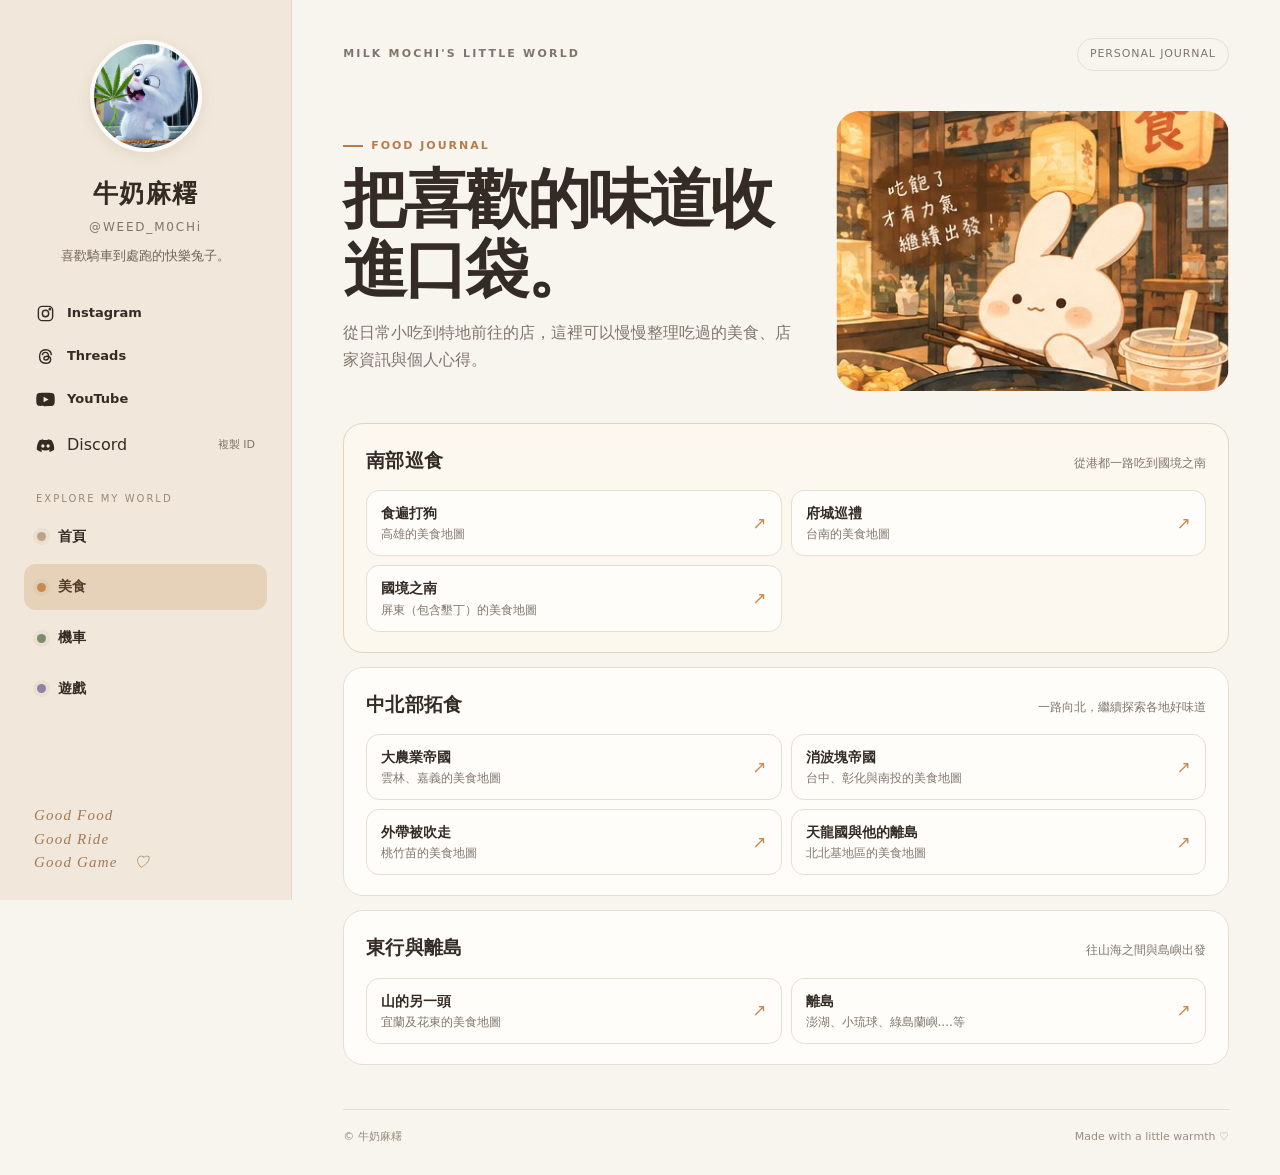
==== food.html @ fc37ac27 "Add files via upload" ====
<!doctype html>
<html lang="zh-Hant">
<head>
<meta charset="utf-8">
<meta name="viewport" content="width=device-width, initial-scale=1">
<meta name="theme-color" content="#f8f5ef">
<meta name="description" content="牛奶麻糬的個人生活入口，分享美食、機車與遊戲。">
<title>美食｜牛奶麻糬</title>
<link rel="stylesheet" href="assets/style.css">
<script src="assets/script.js" defer></script>
</head>
<body>
<div class="site-shell">

<aside class="sidebar">
  <div class="profile">
    <img class="avatar" src="images/avatar.jpg" alt="牛奶麻糬頭像">
    <div class="profile-copy">
      <h1>牛奶麻糬</h1><div class="handle">@WEED_M0CHi</div>
      <p class="bio">喜歡騎車到處跑的快樂兔子。</p>
    </div>
  </div>
  <div class="socials">
<a class="social-link" href="https://www.instagram.com/weeeed_M0CHi" target="_blank" rel="noopener noreferrer" aria-label="Instagram">
<svg viewBox="0 0 24 24" fill="none" stroke="currentColor" stroke-width="1.8"><rect x="3" y="3" width="18" height="18" rx="5"/><circle cx="12" cy="12" r="4"/><circle cx="17.5" cy="6.5" r=".8" fill="currentColor"/></svg><span>Instagram</span></a>
<a class="social-link" href="https://www.threads.net/@weeeed_M0CHi" target="_blank" rel="noopener noreferrer" aria-label="Threads">
<svg viewBox="0 0 24 24" fill="none" stroke="currentColor" stroke-width="1.8"><path d="M19.5 10.5c-.3-4.6-3-7-7.3-7-4.8 0-7.7 3.2-7.7 8.6 0 5.5 2.8 8.4 7.7 8.4 3.9 0 6.3-1.8 6.3-4.8 0-2.6-1.8-4.1-4.6-4.1-2.4 0-3.9 1-3.9 2.7 0 1.3 1 2.2 2.5 2.2 2 0 3.4-1.5 3.4-4.2 0-3.6-1.5-5.5-4.1-5.5-2.3 0-3.7 1.5-3.7 3.7"/></svg><span>Threads</span></a>
<a class="social-link" href="https://www.youtube.com/@Weed_M0CHi" target="_blank" rel="noopener noreferrer" aria-label="YouTube">
<svg viewBox="0 0 24 24" fill="currentColor"><path d="M23.2 6.2a3 3 0 0 0-2.1-2.1C19.2 3.6 12 3.6 12 3.6s-7.2 0-9.1.5A3 3 0 0 0 .8 6.2 31 31 0 0 0 .3 12a31 31 0 0 0 .5 5.8 3 3 0 0 0 2.1 2.1c1.9.5 9.1.5 9.1.5s7.2 0 9.1-.5a3 3 0 0 0 2.1-2.1 31 31 0 0 0 .5-5.8 31 31 0 0 0-.5-5.8ZM9.6 15.6V8.4l6.2 3.6-6.2 3.6Z"/></svg><span>YouTube</span></a>
<button class="social-link" type="button" data-copy="WEED_M0CHi" style="border:0;background:transparent;text-align:left;color:inherit;cursor:pointer;font:inherit;width:100%">
<svg viewBox="0 0 24 24" fill="currentColor"><path d="M19.7 5.3A18 18 0 0 0 15.2 4l-.6 1.2a16.5 16.5 0 0 0-5.2 0L8.8 4a18 18 0 0 0-4.5 1.3C1.5 9.5.7 13.5 1.1 17.4a18 18 0 0 0 5.5 2.8l1.2-2a11 11 0 0 1-1.9-.9l.5-.4a12.7 12.7 0 0 0 11.2 0l.5.4a11 11 0 0 1-1.9.9l1.2 2a18 18 0 0 0 5.5-2.8c.5-4.5-.8-8.5-3.2-12.1ZM8.7 14.7c-1.1 0-2-1-2-2.2s.9-2.2 2-2.2 2 1 2 2.2-.9 2.2-2 2.2Zm6.6 0c-1.1 0-2-1-2-2.2s.9-2.2 2-2.2 2 1 2 2.2-.9 2.2-2 2.2Z"/></svg><span>Discord</span><span class="copy-hint">複製 ID</span></button>
</div>
  <div class="nav-label">EXPLORE MY WORLD</div>
  <nav class="main-nav" aria-label="主要導覽"><a href="index.html"><span class="nav-mark"></span><span>首頁</span></a>
<a href="food.html" aria-current="page"><span class="nav-mark food"></span><span>美食</span></a>
<a href="moto.html"><span class="nav-mark moto"></span><span>機車</span></a>
<a href="gaming/"><span class="nav-mark game"></span><span>遊戲</span></a>
</nav>
  <div class="sidebar-note"><span>Good Food</span><span>Good Ride</span><span>Good Game　♡</span></div>
</aside>
<main class="main">
  <div class="topline"><span class="eyebrow">MILK MOCHI'S LITTLE WORLD</span><span class="top-tag">PERSONAL JOURNAL</span></div>
  
<section class="page-hero">
  <div>
    <div class="page-label">FOOD JOURNAL</div>
    <h2>把喜歡的味道收進口袋。</h2>
    <p>從日常小吃到特地前往的店，這裡可以慢慢整理吃過的美食、店家資訊與個人心得。</p>
  </div>
  <div class="page-hero-art"><img src="images/food.jpg" alt="美食插畫"></div>
</section>
<style>
.food-regions{display:grid;gap:14px}
.food-region{background:var(--paper);border:1px solid var(--line);border-radius:20px;padding:20px 22px}
.food-region.south{background:#fcf7ef;border-color:#e5d4bd}
.food-region-head{display:flex;align-items:baseline;justify-content:space-between;gap:12px;margin-bottom:14px}
.food-region h3{margin:0;font-size:19px;letter-spacing:.01em}
.food-region .region-note{color:var(--muted);font-size:12px;margin:0}
.food-links{display:grid;grid-template-columns:repeat(2,minmax(0,1fr));gap:9px}
.food-map-link{display:flex;align-items:center;justify-content:space-between;gap:12px;min-width:0;padding:12px 14px;border:1px solid var(--line);border-radius:13px;background:#fffdf9;transition:transform .18s,border-color .18s,background .18s}
.food-map-link:hover{transform:translateY(-2px);border-color:#c9a77f;background:#fffaf2}
.food-map-copy{min-width:0}.food-map-copy strong{display:block;font-size:14px;line-height:1.45}.food-map-copy span{display:block;color:var(--muted);font-size:12px;line-height:1.5;margin-top:2px}
.food-map-arrow{flex:none;color:var(--food);font-size:17px}
@media(max-width:600px){.food-region{padding:17px}.food-region-head{display:block;margin-bottom:12px}.food-region .region-note{margin-top:3px}.food-links{grid-template-columns:1fr;gap:8px}.food-map-link{padding:11px 12px}}
</style>
<section class="food-regions" aria-label="各地美食地圖">
  <section class="food-region south" aria-labelledby="south-title">
    <div class="food-region-head"><h3 id="south-title">南部巡食</h3><p class="region-note">從港都一路吃到國境之南</p></div>
    <div class="food-links">
      <a class="food-map-link" href="https://maps.app.goo.gl/SGcEAqXkmdAJDqqf9?g_st=ac" target="_blank" rel="noopener noreferrer"><span class="food-map-copy"><strong>食遍打狗</strong><span>高雄的美食地圖</span></span><span class="food-map-arrow" aria-hidden="true">↗</span></a>
      <a class="food-map-link" href="https://maps.app.goo.gl/ogCZNPCmezoNWPz58?g_st=ac" target="_blank" rel="noopener noreferrer"><span class="food-map-copy"><strong>府城巡禮</strong><span>台南的美食地圖</span></span><span class="food-map-arrow" aria-hidden="true">↗</span></a>
      <a class="food-map-link" href="https://maps.app.goo.gl/T8QidxLGBcujjUYQ6?g_st=ac" target="_blank" rel="noopener noreferrer"><span class="food-map-copy"><strong>國境之南</strong><span>屏東（包含墾丁）的美食地圖</span></span><span class="food-map-arrow" aria-hidden="true">↗</span></a>
    </div>
  </section>
  <section class="food-region" aria-labelledby="central-title">
    <div class="food-region-head"><h3 id="central-title">中北部拓食</h3><p class="region-note">一路向北，繼續探索各地好味道</p></div>
    <div class="food-links">
      <a class="food-map-link" href="https://maps.app.goo.gl/4UDbsGLGx5e8hmne7?g_st=ac" target="_blank" rel="noopener noreferrer"><span class="food-map-copy"><strong>大農業帝國</strong><span>雲林、嘉義的美食地圖</span></span><span class="food-map-arrow" aria-hidden="true">↗</span></a>
      <a class="food-map-link" href="https://maps.app.goo.gl/CUfB8ZeBd6eEAwst5?g_st=ac" target="_blank" rel="noopener noreferrer"><span class="food-map-copy"><strong>消波塊帝國</strong><span>台中、彰化與南投的美食地圖</span></span><span class="food-map-arrow" aria-hidden="true">↗</span></a>
      <a class="food-map-link" href="https://maps.app.goo.gl/wh89En94gonypSfW9?g_st=ac" target="_blank" rel="noopener noreferrer"><span class="food-map-copy"><strong>外帶被吹走</strong><span>桃竹苗的美食地圖</span></span><span class="food-map-arrow" aria-hidden="true">↗</span></a>
      <a class="food-map-link" href="https://maps.app.goo.gl/YBcaA2Q7D19dZGSf9?g_st=ac" target="_blank" rel="noopener noreferrer"><span class="food-map-copy"><strong>天龍國與他的離島</strong><span>北北基地區的美食地圖</span></span><span class="food-map-arrow" aria-hidden="true">↗</span></a>
    </div>
  </section>
  <section class="food-region" aria-labelledby="east-title">
    <div class="food-region-head"><h3 id="east-title">東行與離島</h3><p class="region-note">往山海之間與島嶼出發</p></div>
    <div class="food-links">
      <a class="food-map-link" href="https://maps.app.goo.gl/VmLAzksQQ9vtuEDb9?g_st=ac" target="_blank" rel="noopener noreferrer"><span class="food-map-copy"><strong>山的另一頭</strong><span>宜蘭及花東的美食地圖</span></span><span class="food-map-arrow" aria-hidden="true">↗</span></a>
      <a class="food-map-link" href="https://www.google.com/maps/placelists/list/zSF7ZoSrixDbiefPWAwFQ-jMVDKV3A?g_st=ac" target="_blank" rel="noopener noreferrer"><span class="food-map-copy"><strong>離島</strong><span>澎湖、小琉球、綠島蘭嶼....等</span></span><span class="food-map-arrow" aria-hidden="true">↗</span></a>
    </div>
  </section>
</section>

  <footer class="footer"><span>© 牛奶麻糬</span><span>Made with a little warmth ♡</span></footer>
</main>
</div>
<div class="toast" role="status" aria-live="polite"></div>
</body></html>
---- assets/style.css ----
:root{
  --bg:#f8f5ef;--paper:#fffdf9;--ink:#352b25;--muted:#81756b;
  --line:#e7ded2;--accent:#b77c4b;--accent-soft:#ead8c2;
  --food:#c98a52;--moto:#7d8d69;--game:#9181a7;
  --sidebar:292px;--radius:22px;--shadow:0 12px 36px rgba(61,43,28,.06)
}
*{box-sizing:border-box}
html{scroll-behavior:smooth}
body{margin:0;background:var(--bg);color:var(--ink);font-family:Inter,"Noto Sans TC","Microsoft JhengHei",system-ui,sans-serif;line-height:1.7}
a{color:inherit;text-decoration:none}
button,a{-webkit-tap-highlight-color:transparent}
.site-shell{min-height:100vh}
.sidebar{position:fixed;inset:0 auto 0 0;width:var(--sidebar);padding:32px 24px 24px;background:#f1e8db;border-right:1px solid #e3d7c7;display:flex;flex-direction:column;z-index:10;overflow:auto}
.profile{text-align:center;padding:8px 0 22px}
.avatar{width:112px;height:112px;object-fit:cover;border-radius:50%;border:4px solid rgba(255,255,255,.78);box-shadow:0 4px 16px #6d51321c}
.profile h1{font-size:25px;letter-spacing:.06em;margin:13px 0 0;font-weight:800}
.handle{font-size:12px;letter-spacing:.15em;color:var(--muted);margin:1px 0 8px}
.bio{font-size:13px;color:#716358;margin:0 auto;max-width:220px}
.socials{display:grid;gap:3px;margin:4px 0 22px}
.social-link{display:flex;align-items:center;gap:12px;padding:9px 12px;border-radius:12px;font-size:13px;font-weight:600;transition:background .2s}
.social-link:hover{background:#e7d9c6}
.social-link svg{width:19px;height:19px;flex:none}
.social-link .copy-hint{margin-left:auto;color:var(--muted);font-size:11px;font-weight:500}
.nav-label{font-size:10px;color:#9a8876;letter-spacing:.2em;padding:0 12px 7px}
.main-nav{display:grid;gap:5px}
.main-nav a{display:flex;align-items:center;gap:12px;padding:11px 13px;border-radius:12px;font-size:14px;font-weight:650;transition:background .2s,transform .2s}
.main-nav a:hover{background:#e7d9c6;transform:translateX(2px)}
.main-nav a[aria-current="page"]{background:#e6d2b9;color:#543c2b}
.nav-mark{width:9px;height:9px;border-radius:50%;background:#bca48a;box-shadow:0 0 0 4px #bca48a22}
.nav-mark.food{background:var(--food)}.nav-mark.moto{background:var(--moto)}.nav-mark.game{background:var(--game)}
.sidebar-note{margin-top:auto;padding:24px 10px 2px;color:#a47b55;font-family:Georgia,serif;font-style:italic;font-size:15px;letter-spacing:.08em;line-height:1.55}
.sidebar-note span{display:block}
.main{margin-left:var(--sidebar);min-height:100vh;padding:38px clamp(24px,4vw,66px) 28px}
.topline{display:flex;align-items:center;justify-content:space-between;gap:16px;margin-bottom:40px}
.eyebrow{font-size:11px;letter-spacing:.2em;color:var(--muted);font-weight:750}
.top-tag{border:1px solid var(--line);border-radius:99px;padding:6px 12px;color:var(--muted);font-size:11px;letter-spacing:.08em}
.hero{display:grid;grid-template-columns:minmax(0,1.1fr) minmax(220px,.9fr);gap:34px;align-items:center;margin-bottom:46px}
.hero-copy{padding:8px 0}
.hero-kicker{color:var(--accent);font-size:12px;letter-spacing:.16em;font-weight:800;margin-bottom:12px}
.hero h2{font-size:clamp(34px,4.4vw,62px);line-height:1.18;letter-spacing:-.045em;margin:0 0 18px;font-weight:850}
.hero h2 em{font-style:normal;color:var(--accent)}
.hero p{max-width:510px;color:#75685e;font-size:15px;margin:0 0 23px}
.text-link{display:inline-flex;align-items:center;gap:9px;font-size:13px;font-weight:750;border-bottom:1px solid #b77c4b;padding-bottom:4px}
.hero-art{position:relative;min-height:245px;border-radius:28px;overflow:hidden;background:#eadbc7;display:flex;align-items:center;justify-content:center}
.hero-art:before,.hero-art:after{content:"";position:absolute;border-radius:50%;border:1px solid rgba(120,86,53,.22)}
.hero-art:before{width:220px;height:220px;right:-45px;top:-70px}
.hero-art:after{width:170px;height:170px;left:-48px;bottom:-74px}
.hero-art img{width:100%;height:100%;position:absolute;inset:0;object-fit:cover;mix-blend-mode:multiply;opacity:.92}
.art-caption{position:absolute;right:16px;bottom:14px;background:#fffaf0e8;border-radius:99px;padding:6px 12px;font-size:10px;letter-spacing:.12em;color:#6b5542}
.section-head{display:flex;align-items:end;justify-content:space-between;gap:16px;margin:0 0 18px}
.section-head h3{font-size:22px;letter-spacing:-.02em;margin:0}
.section-head p{margin:0;color:var(--muted);font-size:12px}
.category-grid{display:grid;grid-template-columns:repeat(3,minmax(0,1fr));gap:18px}
.category-card{position:relative;display:flex;flex-direction:column;min-width:0;border-radius:var(--radius);overflow:hidden;background:var(--paper);border:1px solid var(--line);transition:transform .25s,box-shadow .25s}
.category-card:hover{transform:translateY(-5px);box-shadow:var(--shadow)}
.category-image{aspect-ratio:4/4.3;overflow:hidden;position:relative;background:#eadbc7}
.category-image img{width:100%;height:100%;object-fit:cover;display:block;transition:transform .45s}
.category-card:hover .category-image img{transform:scale(1.04)}
.category-image:after{content:"";position:absolute;inset:40% 0 0;background:linear-gradient(transparent,rgba(35,25,20,.35))}
.card-index{position:absolute;top:14px;left:14px;z-index:1;background:#fffaf0e8;border-radius:99px;padding:4px 9px;font-size:10px;letter-spacing:.13em;font-weight:800}
.category-info{padding:17px 17px 19px}
.category-info .en{font-size:10px;letter-spacing:.2em;color:var(--muted);font-weight:800}
.category-info h4{margin:2px 0 5px;font-size:21px}
.category-info p{margin:0;color:var(--muted);font-size:12px;line-height:1.7}
.card-arrow{position:absolute;right:17px;bottom:20px;font-size:21px;color:#8b7764}
.home-lower{display:grid;grid-template-columns:1.2fr .8fr;gap:18px;margin-top:24px}
.note-panel{border:1px solid var(--line);background:#f2eadf;border-radius:18px;padding:22px 24px}
.note-panel h3{margin:0 0 7px;font-size:17px}
.note-panel p{margin:0;color:var(--muted);font-size:13px}
.note-panel .small-label{font-size:10px;letter-spacing:.18em;color:#a17c58;font-weight:800;margin-bottom:8px}
.page-hero{display:grid;grid-template-columns:1fr minmax(250px,.85fr);gap:30px;align-items:center;margin-bottom:32px}
.page-hero h2{font-size:clamp(38px,5vw,64px);line-height:1.1;letter-spacing:-.045em;margin:8px 0 14px}
.page-hero p{max-width:530px;color:var(--muted);margin:0}
.page-hero-art{height:280px;border-radius:24px;overflow:hidden;background:#e8d5bf}
.page-hero-art img{width:100%;height:100%;object-fit:cover}
.page-label{display:inline-flex;align-items:center;gap:8px;font-size:11px;letter-spacing:.18em;font-weight:800;color:var(--accent)}
.page-label:before{content:"";width:20px;height:2px;background:currentColor}
.content-panel{background:var(--paper);border:1px solid var(--line);border-radius:20px;padding:24px;margin-bottom:18px}
.content-panel h3{margin:0 0 8px;font-size:20px}
.content-panel p{margin:0;color:var(--muted);font-size:14px}
.placeholder-grid{display:grid;grid-template-columns:repeat(2,minmax(0,1fr));gap:14px;margin-top:18px}
.placeholder{border:1px dashed #d8c8b6;border-radius:14px;padding:18px;background:#fcf8f1}
.placeholder strong{display:block;margin-bottom:5px}
.placeholder span{font-size:12px;color:var(--muted)}
.footer{margin-top:44px;border-top:1px solid var(--line);padding-top:18px;display:flex;justify-content:space-between;gap:12px;color:#9a8d80;font-size:11px}
.mobile-header{display:none}
.toast{position:fixed;bottom:22px;left:50%;transform:translate(-50%,20px);background:#352b25;color:#fffaf2;padding:10px 16px;border-radius:99px;font-size:13px;opacity:0;pointer-events:none;transition:.25s;z-index:30}
.toast.show{opacity:1;transform:translate(-50%,0)}
@media(max-width:1100px){
 :root{--sidebar:250px}.sidebar{padding:26px 18px 20px}.main{padding:30px 28px}
 .category-grid{gap:12px}.category-info{padding:14px}.category-info h4{font-size:19px}
 .hero{gap:22px}.hero-art{min-height:220px}
}
@media(max-width:780px){
 .sidebar{position:relative;width:auto;inset:auto;padding:16px 18px 13px;border-right:0;border-bottom:1px solid #e3d7c7;overflow:visible}
 .profile{display:flex;align-items:center;text-align:left;gap:13px;padding:0 0 13px}
 .avatar{width:58px;height:58px;border-width:2px}
 .profile h1{font-size:19px;margin:0}.handle{font-size:10px;margin:0}.bio{font-size:11px;margin:2px 0 0}
 .profile-copy{min-width:0}.socials{display:flex;gap:5px;margin:0 0 10px;flex-wrap:wrap}
 .social-link{padding:7px 9px;font-size:12px;gap:7px}.social-link svg{width:16px;height:16px}.social-link .copy-hint{display:none}
 .nav-label{display:none}.main-nav{display:flex;gap:5px;overflow-x:auto;padding-bottom:1px}
 .main-nav a{white-space:nowrap;padding:8px 12px;font-size:12px}.nav-mark{width:7px;height:7px;box-shadow:none}
 .sidebar-note{display:none}.main{margin:0;padding:25px 18px 22px}
 .topline{margin-bottom:25px}.hero{grid-template-columns:1fr;gap:18px;margin-bottom:32px}
 .hero h2{font-size:clamp(37px,9vw,54px)}.hero-art{min-height:190px;max-height:250px}
 .category-grid{grid-template-columns:1fr;gap:13px}
 .category-card{display:grid;grid-template-columns:42% 1fr;min-height:150px}
 .category-image{aspect-ratio:auto;min-height:150px}
 .category-info{padding:18px 16px}.category-info h4{font-size:20px}.category-info p{padding-right:8px}
 .card-arrow{right:14px;bottom:12px}
 .home-lower{grid-template-columns:1fr}
 .page-hero{grid-template-columns:1fr;gap:20px}.page-hero-art{height:220px}
 .footer{margin-top:30px}
}
@media(max-width:420px){
 .social-link{font-size:11px;padding:7px}.main{padding-left:13px;padding-right:13px}
 .top-tag{display:none}.category-card{grid-template-columns:40% 1fr}.category-info p{font-size:11px}
 .placeholder-grid{grid-template-columns:1fr}.content-panel{padding:18px}
}
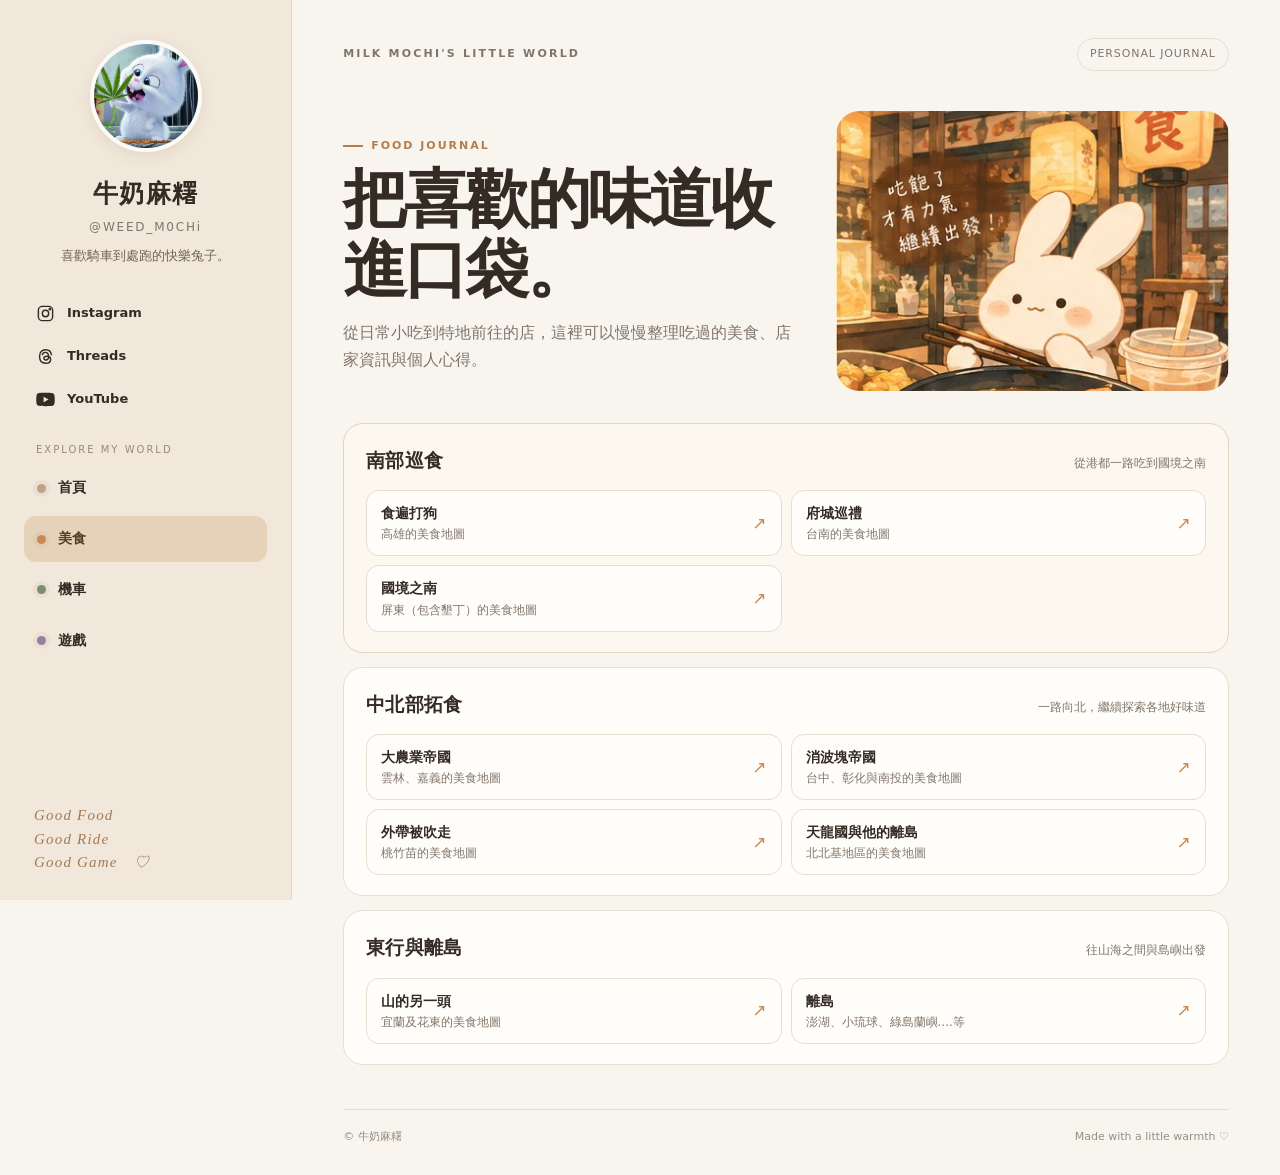
==== commit e3384e51: "Add files via upload" ====
--- a/food.html
+++ b/food.html
@@ -7,7 +7,6 @@
 <meta name="description" content="牛奶麻糬的個人生活入口，分享美食、機車與遊戲。">
 <title>美食｜牛奶麻糬</title>
 <link rel="stylesheet" href="assets/style.css">
-<script src="assets/script.js" defer></script>
 </head>
 <body>
 <div class="site-shell">
@@ -27,14 +26,13 @@
 <svg viewBox="0 0 24 24" fill="none" stroke="currentColor" stroke-width="1.8"><path d="M19.5 10.5c-.3-4.6-3-7-7.3-7-4.8 0-7.7 3.2-7.7 8.6 0 5.5 2.8 8.4 7.7 8.4 3.9 0 6.3-1.8 6.3-4.8 0-2.6-1.8-4.1-4.6-4.1-2.4 0-3.9 1-3.9 2.7 0 1.3 1 2.2 2.5 2.2 2 0 3.4-1.5 3.4-4.2 0-3.6-1.5-5.5-4.1-5.5-2.3 0-3.7 1.5-3.7 3.7"/></svg><span>Threads</span></a>
 <a class="social-link" href="https://www.youtube.com/@Weed_M0CHi" target="_blank" rel="noopener noreferrer" aria-label="YouTube">
 <svg viewBox="0 0 24 24" fill="currentColor"><path d="M23.2 6.2a3 3 0 0 0-2.1-2.1C19.2 3.6 12 3.6 12 3.6s-7.2 0-9.1.5A3 3 0 0 0 .8 6.2 31 31 0 0 0 .3 12a31 31 0 0 0 .5 5.8 3 3 0 0 0 2.1 2.1c1.9.5 9.1.5 9.1.5s7.2 0 9.1-.5a3 3 0 0 0 2.1-2.1 31 31 0 0 0 .5-5.8 31 31 0 0 0-.5-5.8ZM9.6 15.6V8.4l6.2 3.6-6.2 3.6Z"/></svg><span>YouTube</span></a>
-<button class="social-link" type="button" data-copy="WEED_M0CHi" style="border:0;background:transparent;text-align:left;color:inherit;cursor:pointer;font:inherit;width:100%">
-<svg viewBox="0 0 24 24" fill="currentColor"><path d="M19.7 5.3A18 18 0 0 0 15.2 4l-.6 1.2a16.5 16.5 0 0 0-5.2 0L8.8 4a18 18 0 0 0-4.5 1.3C1.5 9.5.7 13.5 1.1 17.4a18 18 0 0 0 5.5 2.8l1.2-2a11 11 0 0 1-1.9-.9l.5-.4a12.7 12.7 0 0 0 11.2 0l.5.4a11 11 0 0 1-1.9.9l1.2 2a18 18 0 0 0 5.5-2.8c.5-4.5-.8-8.5-3.2-12.1ZM8.7 14.7c-1.1 0-2-1-2-2.2s.9-2.2 2-2.2 2 1 2 2.2-.9 2.2-2 2.2Zm6.6 0c-1.1 0-2-1-2-2.2s.9-2.2 2-2.2 2 1 2 2.2-.9 2.2-2 2.2Z"/></svg><span>Discord</span><span class="copy-hint">複製 ID</span></button>
+
 </div>
   <div class="nav-label">EXPLORE MY WORLD</div>
   <nav class="main-nav" aria-label="主要導覽"><a href="index.html"><span class="nav-mark"></span><span>首頁</span></a>
 <a href="food.html" aria-current="page"><span class="nav-mark food"></span><span>美食</span></a>
 <a href="moto.html"><span class="nav-mark moto"></span><span>機車</span></a>
-<a href="gaming/"><span class="nav-mark game"></span><span>遊戲</span></a>
+<a href="gaming/games.html"><span class="nav-mark game"></span><span>遊戲</span></a>
 </nav>
   <div class="sidebar-note"><span>Good Food</span><span>Good Ride</span><span>Good Game　♡</span></div>
 </aside>
@@ -93,5 +91,5 @@
   <footer class="footer"><span>© 牛奶麻糬</span><span>Made with a little warmth ♡</span></footer>
 </main>
 </div>
-<div class="toast" role="status" aria-live="polite"></div>
+
 </body></html>
--- a/assets/style.css
+++ b/assets/style.css
@@ -32,6 +32,63 @@
 .sidebar-note span{display:block}
 .main{margin-left:var(--sidebar);min-height:100vh;padding:38px clamp(24px,4vw,66px) 28px}
 .topline{display:flex;align-items:center;justify-content:space-between;gap:16px;margin-bottom:40px}
+.breadcrumb{display:flex;align-items:center;gap:9px;margin:-17px 0 17px;color:var(--muted);font-size:12px;line-height:1.5}.breadcrumb a{color:var(--game);font-weight:700}.breadcrumb a:hover{text-decoration:underline}.breadcrumb span[aria-current="page"]{color:var(--ink)}
+
+/* Gaming equipment cards use the site's shared light palette. */
+.spec-panel{padding:22px;margin-bottom:18px;border:1px solid var(--line);border-radius:20px;background:var(--paper)}
+.spec-panel .section-head{margin-bottom:15px}
+.gear-grid{display:grid;grid-template-columns:repeat(3,minmax(0,1fr));gap:10px;margin:0}
+.gear-card{position:relative;display:block;min-width:0;min-height:98px;padding:13px 15px;border:1px solid var(--line);border-radius:14px;background:#fffefa;color:var(--ink)}
+.gear-card dt{margin:0 0 5px;color:var(--muted);font-size:9px;line-height:1.4;font-weight:850;letter-spacing:.17em}
+.gear-card dd{margin:0;font-size:13px;line-height:1.55;font-weight:650;overflow-wrap:anywhere}
+.gear-card.is-link{padding-right:36px;transition:border-color .2s,background .2s,transform .2s}
+.gear-card.is-link:after{content:"↗";position:absolute;right:14px;top:12px;color:var(--game);font-size:14px;pointer-events:none}
+.gear-card .gear-hint{display:block;margin-top:7px;color:var(--game);font-size:10px;line-height:1.4}
+.gear-card .gear-card-hit{position:absolute;inset:0;z-index:1;border-radius:inherit}
+.gear-card .gear-card-hit:focus-visible{outline:2px solid var(--game);outline-offset:3px}
+.gear-card.is-link:hover{transform:translateY(-2px);border-color:var(--game);background:#f7f2fa}
+@media(max-width:1050px){.gear-grid{grid-template-columns:repeat(2,minmax(0,1fr))}}
+
+/* Cooling layout and fan cards share the site's warm, light palette. */
+.cooling-hero{margin-bottom:42px}
+.cooling-hero .text-link{margin-top:20px}
+.cooling-visual{height:280px;position:relative;display:flex;align-items:center;justify-content:center;border:1px solid var(--line);border-radius:24px;overflow:hidden;background:radial-gradient(ellipse at center,#e8d8c566,transparent 62%),#f3ede4;box-shadow:inset 0 0 35px #9181a71c}
+.cooling-visual:before{content:"";position:absolute;inset:0;background:linear-gradient(#9181a712 1px,transparent 1px),linear-gradient(90deg,#9181a712 1px,transparent 1px);background-size:22px 22px}
+.case-outline{width:220px;height:205px;position:relative;border:1px solid #a9947c;border-radius:9px;background:linear-gradient(135deg,#eee4d7,#fffdf9);box-shadow:0 0 28px #9181a722,inset 0 0 20px #b77c4b14}
+.case-outline:before{content:"";position:absolute;top:28px;bottom:12px;right:12px;width:106px;border:1px solid #d0bda8;border-radius:5px;background:linear-gradient(135deg,#f3eadf99,#e5daccaa)}
+.case-topline{position:absolute;top:8px;left:12px;color:#8c7057;font:800 9px/1.2 ui-monospace,monospace;letter-spacing:.2em}
+.case-front-fans{position:absolute;left:18px;top:47px;display:grid;gap:11px;justify-items:center}
+.case-front-fans small,.case-bottom-fan small,.case-rear-fan small{font:700 7px/1 ui-monospace,monospace;letter-spacing:.12em;color:#8c7057}
+.case-bottom-fan{position:absolute;left:69px;bottom:17px;display:grid;justify-items:center;gap:3px}
+.case-rear-fan{position:absolute;right:19px;top:49px;display:grid;justify-items:center;gap:3px}
+.case-glow{position:absolute;right:48px;bottom:37px;width:38px;height:58px;border:1px solid #9181a766;border-radius:4px;box-shadow:0 0 14px #9181a722}
+.visual-index{position:absolute;right:15px;bottom:13px;color:#8c7b6b;font:700 8px/1.2 ui-monospace,monospace;letter-spacing:.14em}
+.cooling-section{margin:0 0 28px}
+.cooling-card{padding:20px 22px;border:1px solid var(--line);border-radius:18px;background:var(--paper)}
+.cooling-card-head{display:flex;align-items:center;justify-content:space-between;gap:12px;padding-bottom:14px;margin-bottom:15px;border-bottom:1px solid var(--line)}
+.tech-label{color:var(--game);font:800 9px/1.4 ui-monospace,monospace;letter-spacing:.17em}
+.component-name{color:var(--muted);font-size:11px;font-weight:650;text-align:right}
+.fan-position-grid{display:grid;gap:11px}
+.tower-fans{grid-template-columns:repeat(2,minmax(0,1fr))}
+.case-fans{grid-template-columns:repeat(3,minmax(0,1fr))}
+.fan-position{display:flex;align-items:center;gap:14px;min-width:0;padding:13px;border:1px solid var(--line);border-radius:13px;background:#fffefa}
+.fan-illustration{position:relative;flex:none;width:74px;height:74px;display:flex;align-items:center;justify-content:center;border:1px solid #e2d7ca;border-radius:10px;background:#f7f2eb}
+.fan-mark{position:relative;width:42px;height:42px;border:1px solid #9181a7;border-radius:50%;background:radial-gradient(circle at center,#bba8c9 0 3px,transparent 4px),conic-gradient(from 15deg,transparent 0 13%,#9181a755 14% 25%,transparent 26% 38%,#9181a755 39% 50%,transparent 51% 63%,#9181a755 64% 75%,transparent 76% 88%,#9181a755 89% 100%);box-shadow:0 0 15px #9181a726;animation:fan-spin 16s linear infinite}
+.fan-mark:after{content:"";position:absolute;inset:5px;border:1px dashed #9181a766;border-radius:50%}
+.fan-side-label{position:absolute;bottom:5px;color:#8c7b6b;font:700 7px/1 ui-monospace,monospace;letter-spacing:.12em}
+.fan-location{margin-bottom:4px;color:#9181a7;font:800 8px/1.4 ui-monospace,monospace;letter-spacing:.16em}
+.fan-position h4{margin:0;color:var(--ink);font-size:13px;line-height:1.4;overflow-wrap:anywhere}
+.fan-position p{margin:4px 0 0;color:var(--muted);font-size:11px}
+.related-pages{display:flex;gap:10px;margin:26px 0 8px}
+.related-pages a{display:flex;align-items:center;gap:10px;padding:11px 14px;border:1px solid var(--line);border-radius:10px;background:var(--paper);color:var(--ink);font-size:12px;font-weight:700;transition:border-color .2s,background .2s}
+.related-pages a:hover{border-color:var(--game);background:#f7f2fa}
+.related-pages a span,.related-pages a b{color:var(--game)}
+.fan-illustration.double{width:92px;gap:4px}.fan-illustration.double .fan-mark{width:33px;height:33px}
+@keyframes fan-spin{to{transform:rotate(360deg)}}
+@media(max-width:780px){.cooling-hero{grid-template-columns:1fr}.cooling-visual{height:235px}.case-fans{grid-template-columns:1fr}.cooling-card{padding:16px}.related-pages{flex-wrap:wrap}}
+@media(max-width:480px){.tower-fans{grid-template-columns:1fr}.cooling-card-head{align-items:flex-start;flex-direction:column}.component-name{text-align:left}.fan-position{gap:11px}.fan-illustration{width:64px;height:64px}.related-pages a{flex:1 1 100%}.fan-illustration.double{width:92px}}
+@media(prefers-reduced-motion:reduce){.fan-mark{animation:none}}
+@media(max-width:480px){.spec-panel{padding:17px}.gear-grid{grid-template-columns:1fr}.gear-card{min-height:0}}
 .eyebrow{font-size:11px;letter-spacing:.2em;color:var(--muted);font-weight:750}
 .top-tag{border:1px solid var(--line);border-radius:99px;padding:6px 12px;color:var(--muted);font-size:11px;letter-spacing:.08em}
 .hero{display:grid;grid-template-columns:minmax(0,1.1fr) minmax(220px,.9fr);gap:34px;align-items:center;margin-bottom:46px}
@@ -84,8 +141,6 @@
 .placeholder span{font-size:12px;color:var(--muted)}
 .footer{margin-top:44px;border-top:1px solid var(--line);padding-top:18px;display:flex;justify-content:space-between;gap:12px;color:#9a8d80;font-size:11px}
 .mobile-header{display:none}
-.toast{position:fixed;bottom:22px;left:50%;transform:translate(-50%,20px);background:#352b25;color:#fffaf2;padding:10px 16px;border-radius:99px;font-size:13px;opacity:0;pointer-events:none;transition:.25s;z-index:30}
-.toast.show{opacity:1;transform:translate(-50%,0)}
 @media(max-width:1100px){
  :root{--sidebar:250px}.sidebar{padding:26px 18px 20px}.main{padding:30px 28px}
  .category-grid{gap:12px}.category-info{padding:14px}.category-info h4{font-size:19px}
